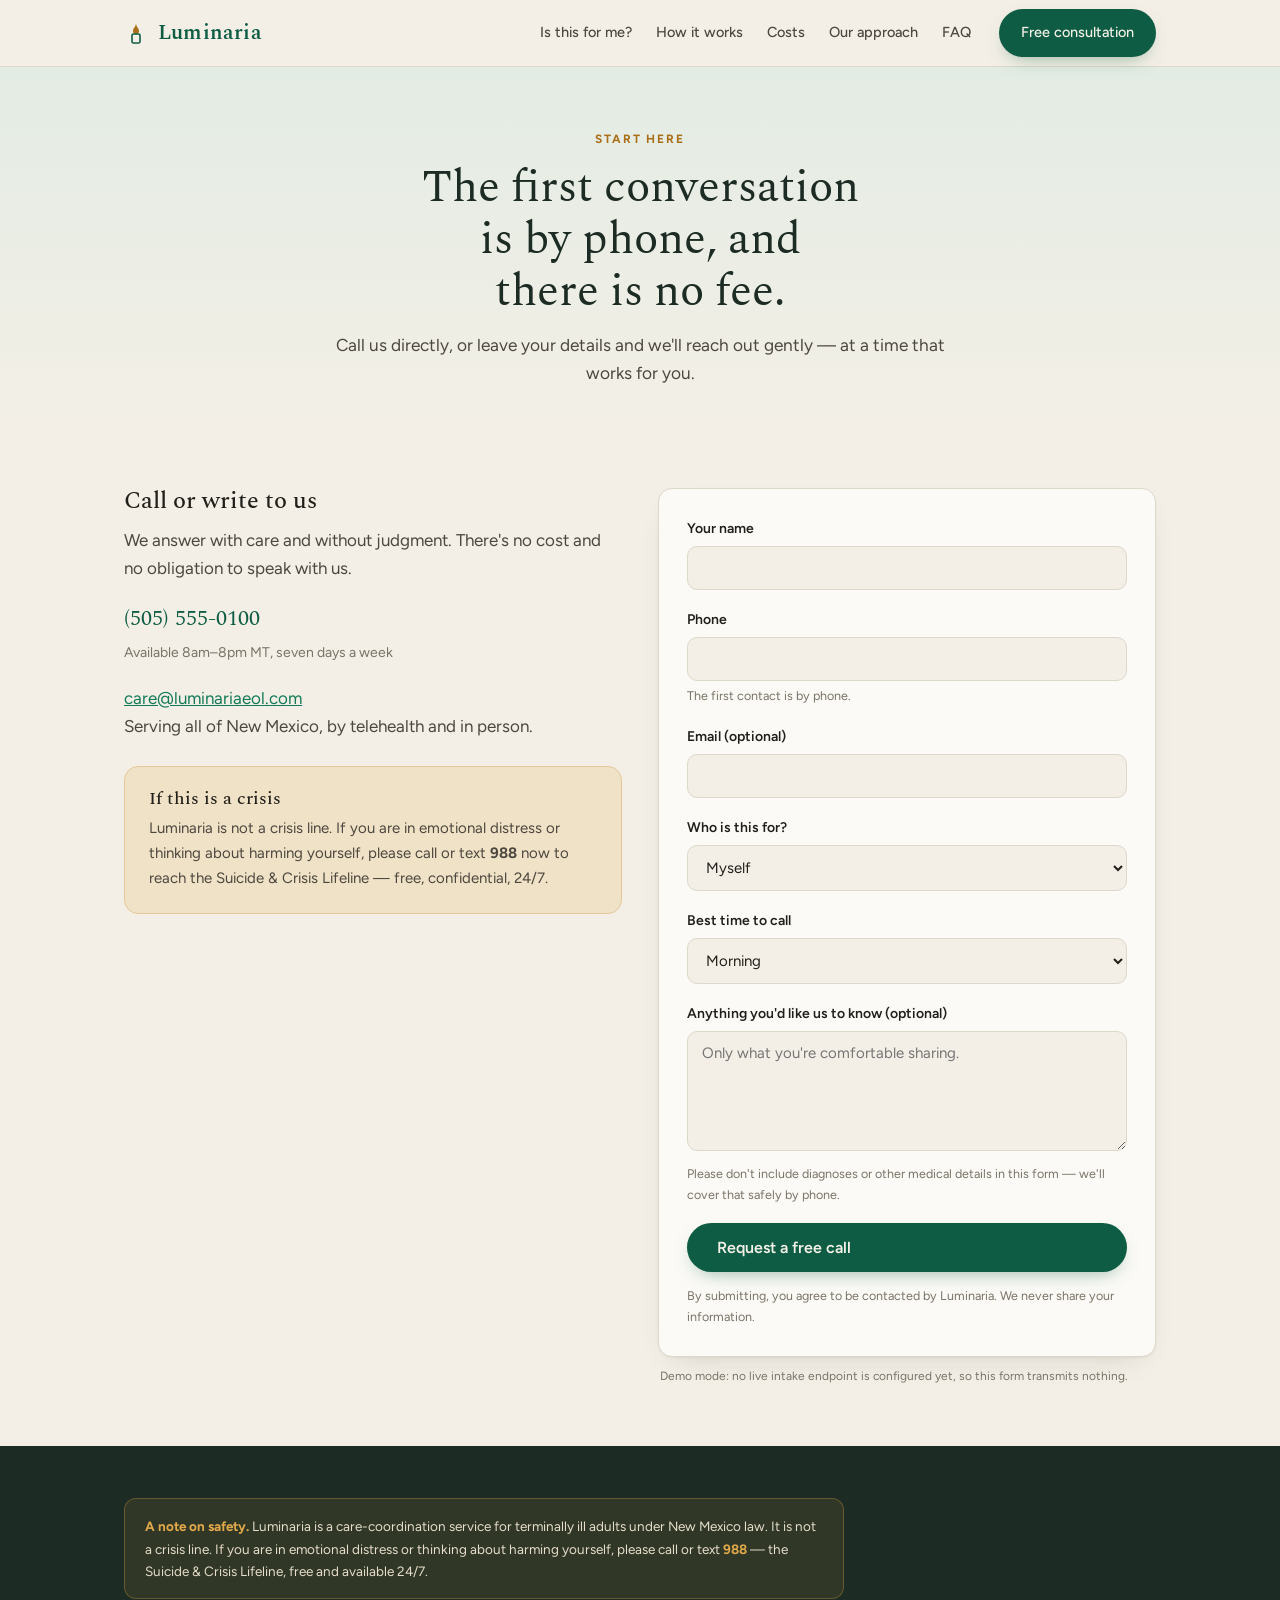
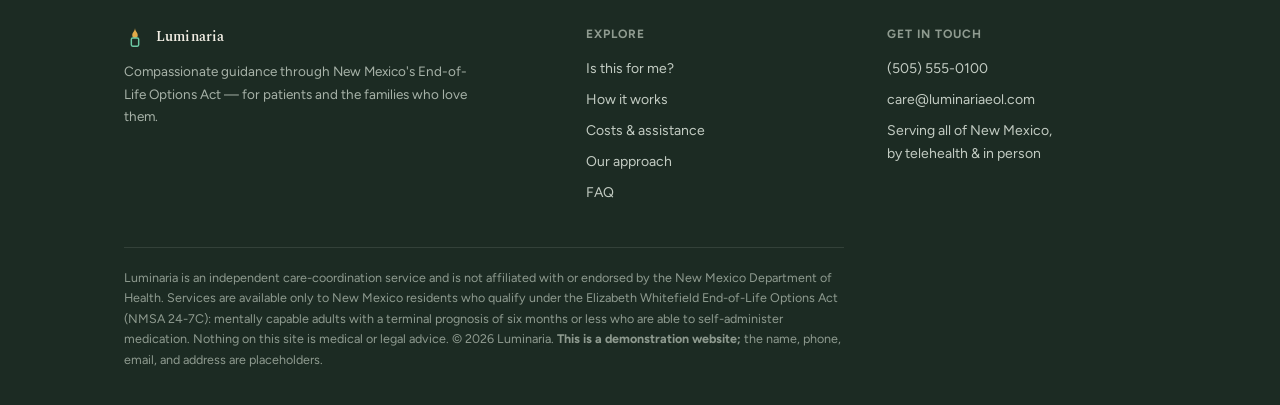
==== contact.html @ e679d193 "Luminaria NM aid-in-dying care-coordination website (demonstration) Multi-page static site: home, el" ====
<!doctype html>
<html lang="en">
<head>
<meta charset="utf-8">
<meta name="viewport" content="width=device-width, initial-scale=1">
<title>Start a free conversation — Luminaria</title>
<meta name="description" content="Reach Luminaria for a free, confidential conversation about your end-of-life options in New Mexico.">
<link rel="preconnect" href="https://fonts.googleapis.com">
<link rel="preconnect" href="https://fonts.gstatic.com" crossorigin>
<link rel="stylesheet" href="https://fonts.googleapis.com/css2?family=Spectral:ital,wght@0,300;0,400;0,500;0,600;1,400&family=Figtree:wght@400;500;600;700&display=swap">
<link rel="stylesheet" href="styles.css">
</head>
<body>

<header class="site-header"><div class="wrap">
  <a class="logo" href="index.html">
    <svg width="24" height="24" viewBox="0 0 24 24" aria-hidden="true"><path d="M12 2c0 4-3 5-3 8a3 3 0 006 0c0-3-3-4-3-8z" fill="#a96e18"/><rect x="8" y="13" width="8" height="9" rx="1.5" fill="none" stroke="#0e5c43" stroke-width="1.6"/></svg>
    Luminaria
  </a>
  <button class="menu-btn" aria-label="Open menu" onclick="document.getElementById('nav').classList.toggle('open')">☰</button>
  <nav class="nav" id="nav">
    <a href="is-this-for-me.html">Is this for me?</a>
    <a href="how-it-works.html">How it works</a>
    <a href="costs.html">Costs</a>
    <a href="our-approach.html">Our approach</a>
    <a href="faq.html">FAQ</a>
    <a class="btn" href="contact.html" aria-current="page">Free consultation</a>
  </nav>
</div></header>

<main>
<section class="page-hero">
  <div class="wrap">
    <span class="eyebrow">Start here</span>
    <h1>The first conversation is by phone, and there is no fee.</h1>
    <p>Call us directly, or leave your details and we'll reach out gently — at a time that works for you.</p>
  </div>
</section>

<section class="section">
  <div class="wrap" style="display:grid;grid-template-columns:1fr 1fr;gap:36px;align-items:start">
    <div>
      <h2 style="font-size:1.5rem;margin-bottom:10px">Call or write to us</h2>
      <p style="color:var(--ink-2)">We answer with care and without judgment. There's no cost and no obligation
        to speak with us.</p>
      <p style="font-size:1.4rem;font-family:var(--serif);color:var(--brand);margin:18px 0 4px">
        <a href="tel:+15055550100" style="text-decoration:none;color:inherit">(505) 555-0100</a></p>
      <p style="color:var(--ink-3);font-size:14px;margin-bottom:20px">Available 8am–8pm MT, seven days a week</p>
      <p style="color:var(--ink-2)"><a href="mailto:care@luminariaeol.com">care@luminariaeol.com</a><br>
        Serving all of New Mexico, by telehealth and in person.</p>

      <div class="callout amber" style="margin-top:26px">
        <h3>If this is a crisis</h3>
        <p>Luminaria is not a crisis line. If you are in emotional distress or thinking about harming yourself,
          please call or text <b>988</b> now to reach the Suicide &amp; Crisis Lifeline — free, confidential, 24/7.</p>
      </div>
    </div>

    <div>
      <!-- ============================================================================
           INTAKE FORM — HIPAA / BAA SETUP REQUIRED BEFORE GOING LIVE
           To accept real inquiries you MUST use a form/back-end provider that will sign a
           Business Associate Agreement (BAA). Standard Formspree and Netlify Forms do NOT
           include a BAA on their common plans and must not receive PHI. BAA-covered options:
             • JotForm HIPAA          • Formstack (Healthcare)
             • Paubox Forms           • Hushmail Secure Forms / Web Forms
             • A self-hosted endpoint on HIPAA-eligible infra (e.g. AWS w/ BAA)
           Then set BOTH data-endpoint and action below to that provider's POST URL.
           Until a real endpoint is set, the form runs in SAFE DEMO MODE and transmits nothing.
           Keep PHI to a minimum: name + phone only; no diagnosis or clinical detail.
           ============================================================================ -->
      <form class="form" id="intake" novalidate
            data-endpoint="REPLACE_WITH_BAA_COVERED_ENDPOINT"
            action="REPLACE_WITH_BAA_COVERED_ENDPOINT" method="POST">
        <div class="field"><label for="name">Your name</label><input id="name" name="name" type="text" autocomplete="name" required></div>
        <div class="field"><label for="phone">Phone</label><input id="phone" name="phone" type="tel" autocomplete="tel" required>
          <div class="hint">The first contact is by phone.</div></div>
        <div class="field"><label for="email">Email (optional)</label><input id="email" name="email" type="email" autocomplete="email"></div>
        <div class="field"><label for="who">Who is this for?</label>
          <select id="who" name="who">
            <option>Myself</option>
            <option>A family member</option>
            <option>A patient (I'm a clinician)</option>
            <option>Just gathering information</option>
          </select></div>
        <div class="field"><label for="best_time">Best time to call</label>
          <select id="best_time" name="best_time">
            <option>Morning</option>
            <option>Afternoon</option>
            <option>Evening</option>
            <option>Any time</option>
          </select></div>
        <div class="field"><label for="msg">Anything you'd like us to know (optional)</label>
          <textarea id="msg" name="msg" placeholder="Only what you're comfortable sharing."></textarea>
          <div class="hint">Please don't include diagnoses or other medical details in this form — we'll cover that safely by phone.</div></div>
        <!-- honeypot: bots fill this; humans don't see it -->
        <input type="text" name="_gotcha" style="display:none" tabindex="-1" autocomplete="off" aria-hidden="true">
        <button class="btn lg" type="submit" style="width:100%">Request a free call</button>
        <p id="err" hidden style="font-size:13px;color:#963230;margin:12px 0 0">Something went wrong sending your
          request. Please call us at <a href="tel:+15055550100">(505) 555-0100</a>.</p>
        <p style="font-size:12.5px;color:var(--ink-3);margin:14px 0 0">By submitting, you agree to be contacted by
          Luminaria. We never share your information.</p>
      </form>
      <p id="demoflag" style="font-size:12px;color:var(--ink-3);margin:10px 2px 0" hidden>
        Demo mode: no live intake endpoint is configured yet, so this form transmits nothing.</p>
      <div class="form" id="sent" hidden>
        <h2 style="font-size:1.4rem;margin-bottom:8px">Thank you for reaching out.</h2>
        <p style="color:var(--ink-2);margin:0">We've received your request and will call you at the time you chose.
          If you'd like to reach us sooner, please call <a href="tel:+15055550100">(505) 555-0100</a>.</p>
      </div>
    </div>
  </div>
</section>
</main>

<footer class="site-footer"><div class="wrap">
  <div class="safety"><b>A note on safety.</b> Luminaria is a care-coordination service for terminally ill adults
    under New Mexico law. It is not a crisis line. If you are in emotional distress or thinking about harming
    yourself, please call or text <b>988</b> — the Suicide &amp; Crisis Lifeline, free and available 24/7.</div>
  <div class="cols">
    <div>
      <a class="logo" href="index.html"><svg width="22" height="22" viewBox="0 0 24 24" aria-hidden="true"><path d="M12 2c0 4-3 5-3 8a3 3 0 006 0c0-3-3-4-3-8z" fill="#e0a94a"/><rect x="8" y="13" width="8" height="9" rx="1.5" fill="none" stroke="#6cc9a4" stroke-width="1.6"/></svg> Luminaria</a>
      <p>Compassionate guidance through New Mexico's End-of-Life Options Act — for patients and the families who love them.</p>
    </div>
    <div><h5>Explore</h5><ul>
      <li><a href="is-this-for-me.html">Is this for me?</a></li>
      <li><a href="how-it-works.html">How it works</a></li>
      <li><a href="costs.html">Costs &amp; assistance</a></li>
      <li><a href="our-approach.html">Our approach</a></li>
      <li><a href="faq.html">FAQ</a></li>
    </ul></div>
    <div><h5>Get in touch</h5><ul>
      <li><a href="tel:+15055550100">(505) 555-0100</a></li>
      <li><a href="mailto:care@luminariaeol.com">care@luminariaeol.com</a></li>
      <li>Serving all of New Mexico,<br>by telehealth &amp; in person</li>
    </ul></div>
  </div>
  <div class="legal">Luminaria is an independent care-coordination service and is not affiliated with or endorsed
    by the New Mexico Department of Health. Services are available only to New Mexico residents who qualify under
    the Elizabeth Whitefield End-of-Life Options Act (NMSA 24-7C): mentally capable adults with a terminal
    prognosis of six months or less who are able to self-administer medication. Nothing on this site is medical
    or legal advice. © 2026 Luminaria. <b>This is a demonstration website;</b> the name, phone, email, and
    address are placeholders.</div>
</div></footer>

<script>
(function(){
  var f = document.getElementById('intake');
  if(!f) return;
  var PLACEHOLDER = 'REPLACE_WITH_BAA_COVERED_ENDPOINT';
  var endpoint = f.getAttribute('data-endpoint');
  var demo = !endpoint || endpoint === PLACEHOLDER;
  if(demo){ var flag = document.getElementById('demoflag'); if(flag) flag.hidden = false; }

  f.addEventListener('submit', async function(e){
    e.preventDefault();
    document.getElementById('err').hidden = true;
    // basic client validation
    if(!f.name.value.trim() || !f.phone.value.trim()){
      document.getElementById('err').hidden = false;
      document.getElementById('err').textContent = 'Please enter your name and a phone number.';
      return;
    }
    if(f._gotcha && f._gotcha.value){ return; } // bot trap

    function showSent(){ f.hidden = true; var d=document.getElementById('demoflag'); if(d) d.hidden=true; document.getElementById('sent').hidden = false; }

    if(demo){ showSent(); return; } // safe demo: transmit nothing

    var btn = f.querySelector('button[type=submit]');
    btn.disabled = true; btn.textContent = 'Sending…';
    try{
      var res = await fetch(endpoint, { method:'POST', headers:{'Accept':'application/json'}, body:new FormData(f) });
      if(res.ok){ showSent(); }
      else { throw new Error('status ' + res.status); }
    }catch(err){
      btn.disabled = false; btn.textContent = 'Request a free call';
      document.getElementById('err').hidden = false;
    }
  });
})();
</script>

</body>
</html>
---- styles.css ----
/* Luminaria — New Mexico End-of-Life Options
   Shared stylesheet. Warm, calm, single daylight identity (explicitly painted). */
:root{
  --sand:#f3efe6; --sand-2:#e9e3d6; --paper:#fbfaf6; --paper-2:#f6f2ea;
  --ink:#211f1a; --ink-2:#4c473f; --ink-3:#7a7367;
  --brand:#0e5c43; --brand-2:#127a58; --brand-soft:#e2ece4;
  --accent:#a96e18; --accent-2:#8a5912; --accent-soft:#f0e2c6;
  --line:#ded8ca; --line-2:#eae4d7;
  --dusk:#1c2b23;
  --radius:14px; --maxw:1080px; --narrow:760px;
  --serif:"Spectral",Georgia,"Times New Roman",serif;
  --sans:"Figtree",-apple-system,BlinkMacSystemFont,"Segoe UI",Roboto,sans-serif;
  --shadow:0 1px 2px rgba(33,31,26,.05), 0 12px 30px -16px rgba(33,31,26,.18);
}
*{box-sizing:border-box}
html{scroll-behavior:smooth}
body{margin:0;background:var(--sand);color:var(--ink);font-family:var(--sans);
  font-size:17px;line-height:1.65;-webkit-font-smoothing:antialiased}
img{max-width:100%}
.wrap{max-width:var(--maxw);margin:0 auto;padding:0 24px}
.narrow{max-width:var(--narrow);margin:0 auto;padding:0 24px}
h1,h2,h3,h4{font-family:var(--serif);font-weight:500;line-height:1.16;color:var(--ink);text-wrap:balance;margin:0}
p{margin:0 0 1rem;max-width:66ch}
a{color:var(--brand-2)}
.eyebrow{text-transform:uppercase;letter-spacing:.16em;font-size:12px;font-weight:700;color:var(--accent)}

/* header */
.site-header{position:sticky;top:0;z-index:40;background:rgba(243,239,230,.9);
  backdrop-filter:blur(10px);border-bottom:1px solid var(--line)}
.site-header .wrap{display:flex;align-items:center;gap:18px;height:66px}
.logo{display:flex;align-items:center;gap:10px;font-family:var(--serif);font-size:21px;font-weight:600;
  color:var(--brand);text-decoration:none;letter-spacing:.01em}
.logo svg{flex:none}
.nav{margin-left:auto;display:flex;align-items:center;gap:24px}
.nav a{color:var(--ink-2);text-decoration:none;font-size:14.5px;font-weight:500}
.nav a:hover,.nav a[aria-current="page"]{color:var(--brand)}
.nav a.btn{margin-left:4px;color:#f4f1e9}
.nav a.btn:hover{color:#fff}
.btn{display:inline-flex;align-items:center;gap:9px;background:var(--brand);color:#f4f1e9;
  padding:12px 22px;border-radius:30px;font-weight:600;font-size:15px;text-decoration:none;border:none;
  cursor:pointer;box-shadow:0 8px 20px -10px rgba(14,92,67,.55);font-family:var(--sans)}
.btn:hover{background:#0c4e39;color:#fff}
.btn.ghost{background:transparent;color:var(--brand);box-shadow:none;border:1.5px solid var(--brand)}
.btn.ghost:hover{background:var(--brand-soft)}
.btn.lg{padding:15px 30px;font-size:16px}
.menu-btn{display:none;margin-left:auto;background:none;border:1px solid var(--line);border-radius:9px;
  width:42px;height:38px;font-size:18px;color:var(--ink-2);cursor:pointer}
@media(max-width:820px){
  .nav{display:none;position:absolute;top:66px;left:0;right:0;background:var(--sand);flex-direction:column;
    align-items:stretch;gap:0;padding:8px 0;border-bottom:1px solid var(--line);box-shadow:var(--shadow)}
  .nav.open{display:flex}
  .nav a{padding:12px 24px}
  .nav .btn{margin:10px 24px}
  .menu-btn{display:block}
}

/* hero */
.hero{background:linear-gradient(180deg,#dbe7dd 0%,#e9edE1 44%,var(--sand) 100%);
  padding:70px 0 58px;text-align:center}
.hero .eyebrow{display:block;margin-bottom:16px}
.hero h1{font-size:clamp(2.1rem,5.2vw,3.6rem);font-weight:400;color:var(--dusk);
  max-width:17ch;margin:0 auto 18px;line-height:1.12}
.hero p.lede{font-size:clamp(1.05rem,2.2vw,1.3rem);color:var(--ink-2);max-width:52ch;margin:0 auto 28px}
.hero .cta-row{display:flex;gap:14px;justify-content:center;flex-wrap:wrap;align-items:center}
.hero .free{display:block;margin-top:16px;font-size:14px;color:var(--ink-3)}

/* generic section */
.section{padding:60px 0}
.section.tint{background:var(--paper-2)}
.section.dusk{background:var(--dusk);color:#e8ede8}
.section.dusk h2,.section.dusk h3{color:#f2eee4}
.section.dusk p{color:#b8c2b9}
.section-head{text-align:center;max-width:60ch;margin:0 auto 38px}
.section-head h2{font-size:clamp(1.6rem,3.4vw,2.3rem);font-weight:500;margin-bottom:12px}
.section-head p{color:var(--ink-2);margin:0 auto}
.lead{font-size:1.15rem;color:var(--ink-2)}

/* cards */
.cards{display:grid;grid-template-columns:repeat(3,1fr);gap:18px}
.cards.two{grid-template-columns:1fr 1fr}
@media(max-width:820px){.cards,.cards.two{grid-template-columns:1fr}}
.card{background:var(--paper);border:1px solid var(--line);border-radius:var(--radius);padding:26px;
  box-shadow:var(--shadow)}
.card .ic{width:44px;height:44px;border-radius:11px;background:var(--brand-soft);color:var(--brand);
  display:grid;place-items:center;margin-bottom:16px}
.card .ic svg{width:22px;height:22px}
.card h3{font-size:1.25rem;margin-bottom:8px}
.card p{color:var(--ink-2);font-size:15.5px;margin:0}
.card a.more{display:inline-block;margin-top:12px;font-weight:600;font-size:14.5px;text-decoration:none}

/* steps */
.steps{display:grid;grid-template-columns:repeat(4,1fr);gap:16px;counter-reset:st}
@media(max-width:820px){.steps{grid-template-columns:1fr 1fr}}
@media(max-width:520px){.steps{grid-template-columns:1fr}}
.step{position:relative;padding-top:14px}
.step .num{font-family:var(--serif);font-size:15px;font-weight:600;color:var(--accent)}
.section.dusk .step .num{color:#e0a94a}
.step h4{font-size:1.15rem;margin:8px 0 6px}
.step p{font-size:14.5px;margin:0}

/* checklist */
.check{list-style:none;padding:0;margin:0;display:grid;gap:12px}
.check li{background:var(--paper);border:1px solid var(--line);border-radius:12px;
  padding:16px 18px 16px 52px;position:relative;font-size:15.5px;color:var(--ink-2)}
.check li::before{content:"";position:absolute;left:18px;top:19px;width:16px;height:16px;border-radius:50%;
  background:var(--brand-soft);border:2px solid var(--brand)}
.check li.no::before{background:var(--accent-soft);border-color:var(--accent)}
.check li b{color:var(--ink)}

/* callout / safety */
.callout{background:var(--brand-soft);border:1px solid #c6dccb;border-radius:var(--radius);
  padding:22px 24px;max-width:74ch}
.callout.amber{background:var(--accent-soft);border-color:#e3c99a}
.callout h3{font-size:1.15rem;margin-bottom:6px}
.callout p{margin:0;color:var(--ink-2);font-size:15px}

/* pricing tiers */
.tiers{display:grid;grid-template-columns:repeat(3,1fr);gap:18px;align-items:stretch}
@media(max-width:820px){.tiers{grid-template-columns:1fr}}
.tier{background:var(--paper);border:1px solid var(--line);border-radius:var(--radius);padding:28px;
  display:flex;flex-direction:column}
.tier.feature{border:2px solid var(--brand);box-shadow:var(--shadow)}
.tier .pill{align-self:flex-start;font-size:11px;font-weight:700;letter-spacing:.06em;text-transform:uppercase;
  color:var(--accent-2);background:var(--accent-soft);padding:4px 11px;border-radius:20px;margin-bottom:14px}
.tier .name{font-family:var(--serif);font-size:1.4rem;font-weight:600;color:var(--ink)}
.tier .price{font-size:2rem;font-weight:600;margin:12px 0 2px;color:var(--brand)}
.tier .price small{font-size:.85rem;color:var(--ink-3);font-weight:400}
.tier .who{font-size:13.5px;color:var(--ink-3);margin-bottom:16px}
.tier ul{list-style:none;margin:0 0 20px;padding:0;flex:1}
.tier li{padding:9px 0 9px 26px;position:relative;font-size:14.5px;color:var(--ink-2);border-top:1px solid var(--line-2)}
.tier li:first-child{border-top:none}
.tier li::before{content:"✓";position:absolute;left:0;top:9px;color:var(--brand-2);font-weight:700}

/* FAQ */
.faq{max-width:var(--narrow);margin:0 auto}
.faq details{background:var(--paper);border:1px solid var(--line);border-radius:12px;margin-bottom:12px;
  padding:0 20px;box-shadow:var(--shadow)}
.faq summary{cursor:pointer;padding:18px 0;font-family:var(--serif);font-size:1.12rem;font-weight:500;
  list-style:none;display:flex;justify-content:space-between;align-items:center;gap:16px;color:var(--ink)}
.faq summary::-webkit-details-marker{display:none}
.faq summary::after{content:"+";color:var(--accent);font-size:1.4rem;font-weight:400;flex:none}
.faq details[open] summary::after{content:"–"}
.faq details p{padding:0 0 20px;margin:0;color:var(--ink-2);font-size:15.5px}

/* form */
.form{background:var(--paper);border:1px solid var(--line);border-radius:var(--radius);padding:28px;
  box-shadow:var(--shadow);max-width:560px}
.field{margin-bottom:18px}
.field label{display:block;font-size:14px;font-weight:600;margin-bottom:6px}
.field input,.field textarea,.field select{width:100%;border:1px solid var(--line);background:var(--sand);
  color:var(--ink);border-radius:10px;padding:12px 14px;font-size:15px;font-family:var(--sans)}
.field textarea{min-height:120px;resize:vertical}
.field .hint{font-size:12.5px;color:var(--ink-3);margin-top:5px}

/* content prose */
.prose{max-width:68ch;margin:0 auto}
.prose h2{font-size:1.5rem;margin:34px 0 10px}
.prose h3{font-size:1.2rem;margin:26px 0 8px}
.prose p,.prose li{color:var(--ink-2);font-size:16.5px}
.prose ul{padding-left:22px}
.prose li{margin:6px 0}

/* page hero (interior) */
.page-hero{background:linear-gradient(180deg,#e3ece4,var(--sand));padding:56px 0 40px;text-align:center}
.page-hero h1{font-size:clamp(1.9rem,4.4vw,2.8rem);font-weight:400;color:var(--dusk);max-width:20ch;margin:12px auto 12px}
.page-hero p{color:var(--ink-2);max-width:56ch;margin:0 auto;font-size:1.08rem}

/* CTA band */
.cta-band{text-align:center;padding:64px 0}
.cta-band h2{font-size:clamp(1.6rem,3.4vw,2.2rem);font-weight:400;color:var(--dusk);max-width:20ch;margin:0 auto 12px}
.cta-band p{color:var(--ink-2);max-width:48ch;margin:0 auto 24px}

/* footer */
.site-footer{background:var(--dusk);color:#c3ccc3;padding:52px 0 34px;font-size:14px}
.site-footer .cols{display:grid;grid-template-columns:1.6fr 1fr 1fr;gap:32px;margin-bottom:34px}
@media(max-width:720px){.site-footer .cols{grid-template-columns:1fr}}
.site-footer .logo{color:#f2eee4;margin-bottom:12px}
.site-footer p{color:#a7b2a8;font-size:13.5px;max-width:40ch}
.site-footer h5{font-family:var(--sans);text-transform:uppercase;letter-spacing:.08em;font-size:12px;
  color:#8f9b90;margin:0 0 12px;font-weight:700}
.site-footer ul{list-style:none;padding:0;margin:0}
.site-footer li{margin:8px 0}
.site-footer a{color:#c3ccc3;text-decoration:none;font-size:14px}
.site-footer a:hover{color:#fff}
.safety{background:rgba(224,169,74,.1);border:1px solid rgba(224,169,74,.3);border-radius:12px;
  padding:16px 20px;margin-bottom:26px;color:#e6ddca;font-size:13.5px;max-width:80ch}
.safety b{color:#e0a94a}
.legal{border-top:1px solid rgba(255,255,255,.1);padding-top:20px;color:#8f9b90;font-size:12.5px;max-width:90ch}
:focus-visible{outline:2px solid var(--accent);outline-offset:2px;border-radius:4px}
@media(prefers-reduced-motion:reduce){html{scroll-behavior:auto}*{transition:none!important}}
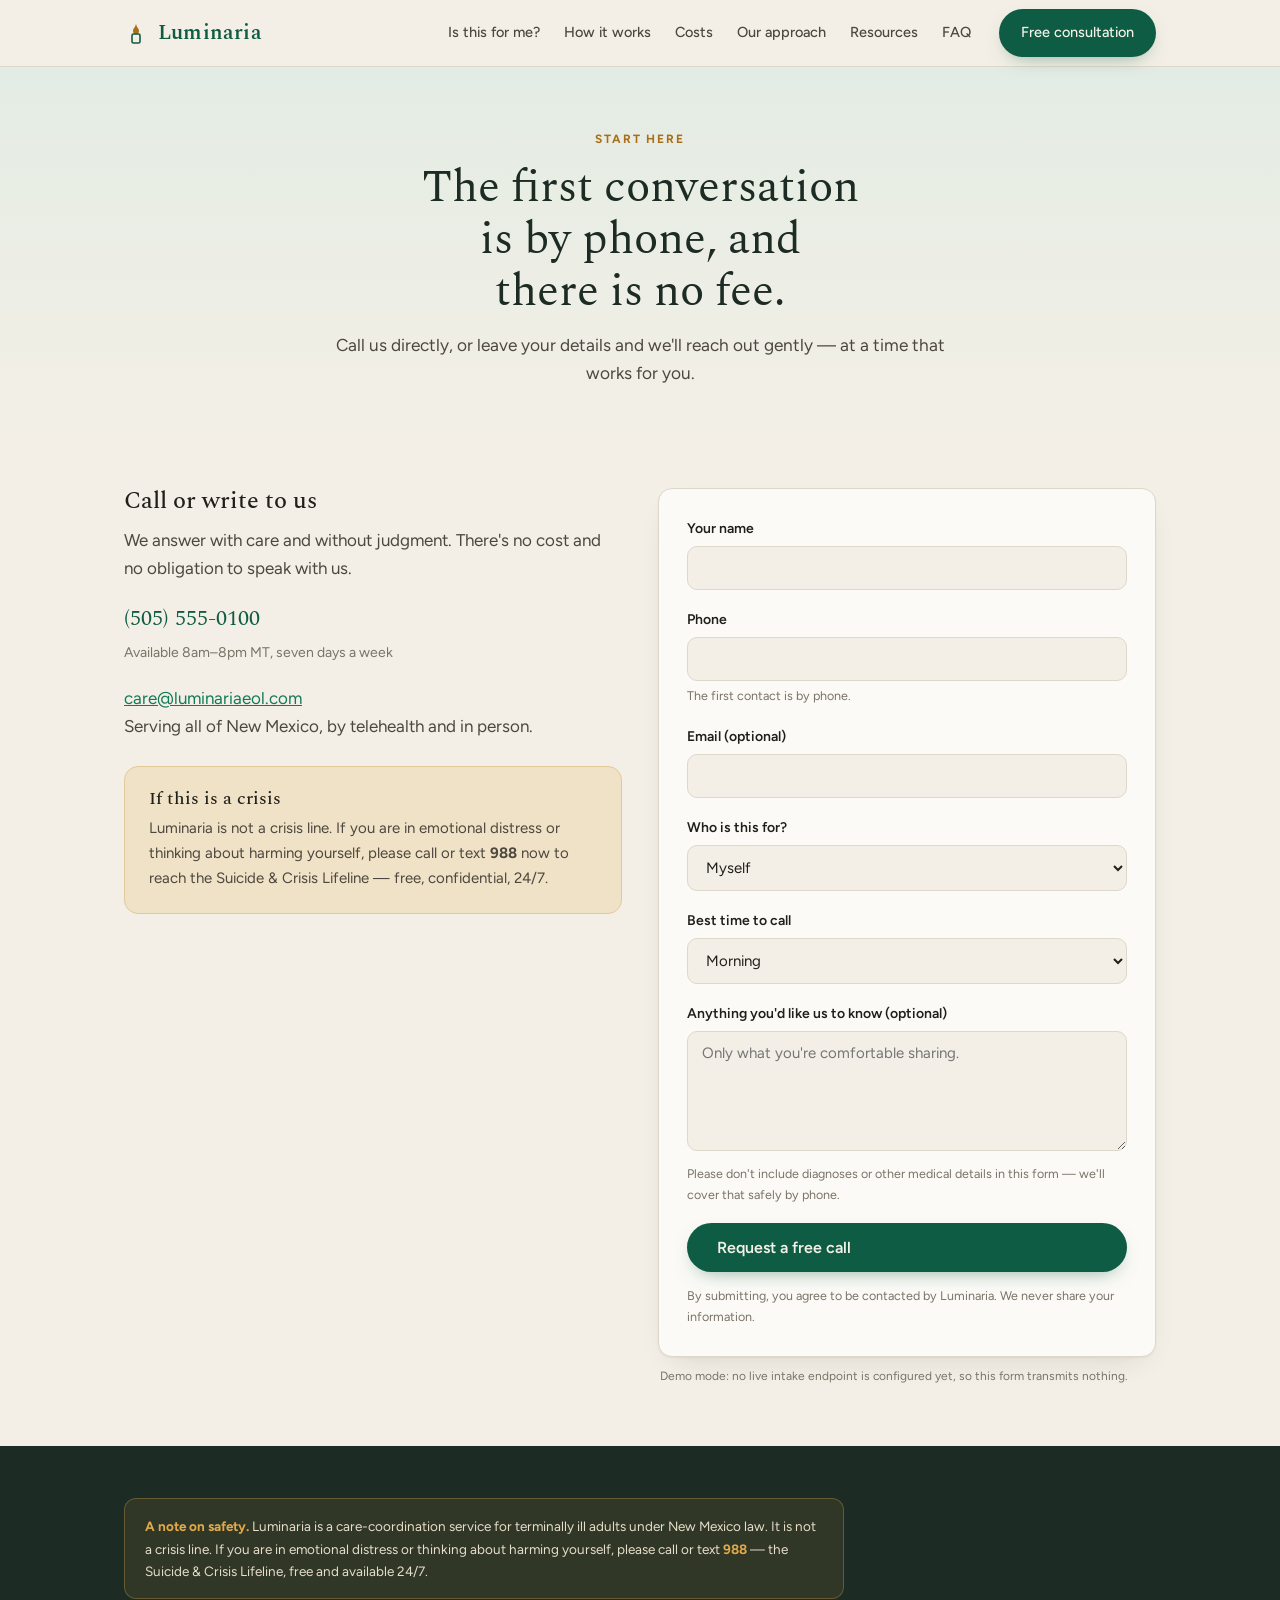
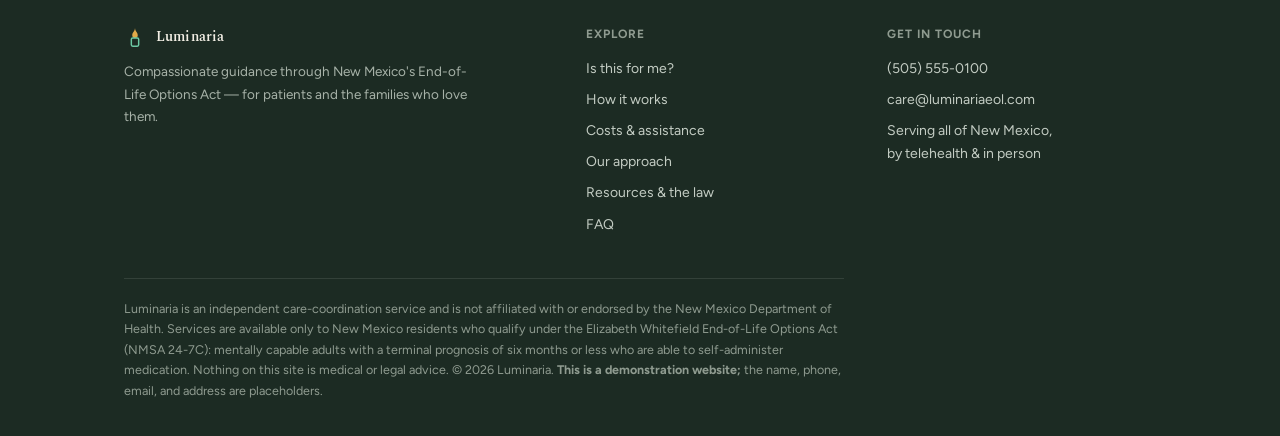
==== commit ff3ae6e5: "Add Resources & the law page (worldwide comparison + support orgs) New resources.html: worldwide aid" ====
--- a/contact.html
+++ b/contact.html
@@ -23,6 +23,7 @@
     <a href="how-it-works.html">How it works</a>
     <a href="costs.html">Costs</a>
     <a href="our-approach.html">Our approach</a>
+    <a href="resources.html">Resources</a>
     <a href="faq.html">FAQ</a>
     <a class="btn" href="contact.html" aria-current="page">Free consultation</a>
   </nav>
@@ -127,6 +128,7 @@
       <li><a href="how-it-works.html">How it works</a></li>
       <li><a href="costs.html">Costs &amp; assistance</a></li>
       <li><a href="our-approach.html">Our approach</a></li>
+      <li><a href="resources.html">Resources &amp; the law</a></li>
       <li><a href="faq.html">FAQ</a></li>
     </ul></div>
     <div><h5>Get in touch</h5><ul>
--- a/styles.css
+++ b/styles.css
@@ -187,4 +187,30 @@
 .safety b{color:#e0a94a}
 .legal{border-top:1px solid rgba(255,255,255,.1);padding-top:20px;color:#8f9b90;font-size:12.5px;max-width:90ch}
 :focus-visible{outline:2px solid var(--accent);outline-offset:2px;border-radius:4px}
+
+/* worldwide laws table (resources page) */
+.legend-row{display:flex;flex-wrap:wrap;gap:10px 16px;margin:0 0 18px;font-size:13.5px;color:var(--ink-2);align-items:center}
+.lpill{display:inline-flex;align-items:center;font-size:10.5px;font-weight:700;letter-spacing:.02em;padding:2px 9px;border-radius:20px;white-space:nowrap}
+.lpill.ad{background:var(--brand-soft);color:var(--brand)}
+.lpill.euth{background:#dde8f5;color:#2456a0}
+.lpill.term{background:var(--paper-2);color:var(--ink-2);border:1px solid var(--line)}
+.lpill.nonterm{background:var(--accent-soft);color:var(--accent-2)}
+.lawtable-wrap{overflow-x:auto;border:1px solid var(--line);border-radius:var(--radius);background:var(--paper);box-shadow:var(--shadow)}
+table.laws{border-collapse:collapse;width:100%;min-width:880px;font-size:13.5px}
+table.laws th,table.laws td{text-align:left;padding:10px 13px;border-bottom:1px solid var(--line-2);vertical-align:top}
+table.laws thead th{font-family:var(--sans);font-size:10.5px;text-transform:uppercase;letter-spacing:.05em;color:var(--ink-3);font-weight:700;background:var(--paper-2);position:sticky;top:66px}
+table.laws tbody th{font-weight:600;color:var(--ink);white-space:nowrap}
+table.laws tr:last-child td,table.laws tr:last-child th{border-bottom:none}
+table.laws tr.nm{background:#e6f0ea}
+table.laws tr.nm th{box-shadow:inset 3px 0 0 var(--brand)}
+table.laws tr.pending td,table.laws tr.pending th{color:var(--ink-3)}
+table.laws .no{color:var(--brand-2);font-weight:600}
+.models-2{display:grid;grid-template-columns:1fr 1fr;gap:16px}
+@media(max-width:760px){.models-2{grid-template-columns:1fr}}
+.reslist{display:grid;grid-template-columns:1fr 1fr;gap:14px}
+@media(max-width:760px){.reslist{grid-template-columns:1fr}}
+.reslist a.rescard{display:block;background:var(--paper);border:1px solid var(--line);border-radius:12px;padding:18px 20px;text-decoration:none;box-shadow:var(--shadow)}
+.reslist a.rescard:hover{border-color:var(--brand-2)}
+.reslist .rescard b{color:var(--brand);font-family:var(--serif);font-size:1.05rem}
+.reslist .rescard span{display:block;color:var(--ink-2);font-size:13.5px;margin-top:4px}
 @media(prefers-reduced-motion:reduce){html{scroll-behavior:auto}*{transition:none!important}}
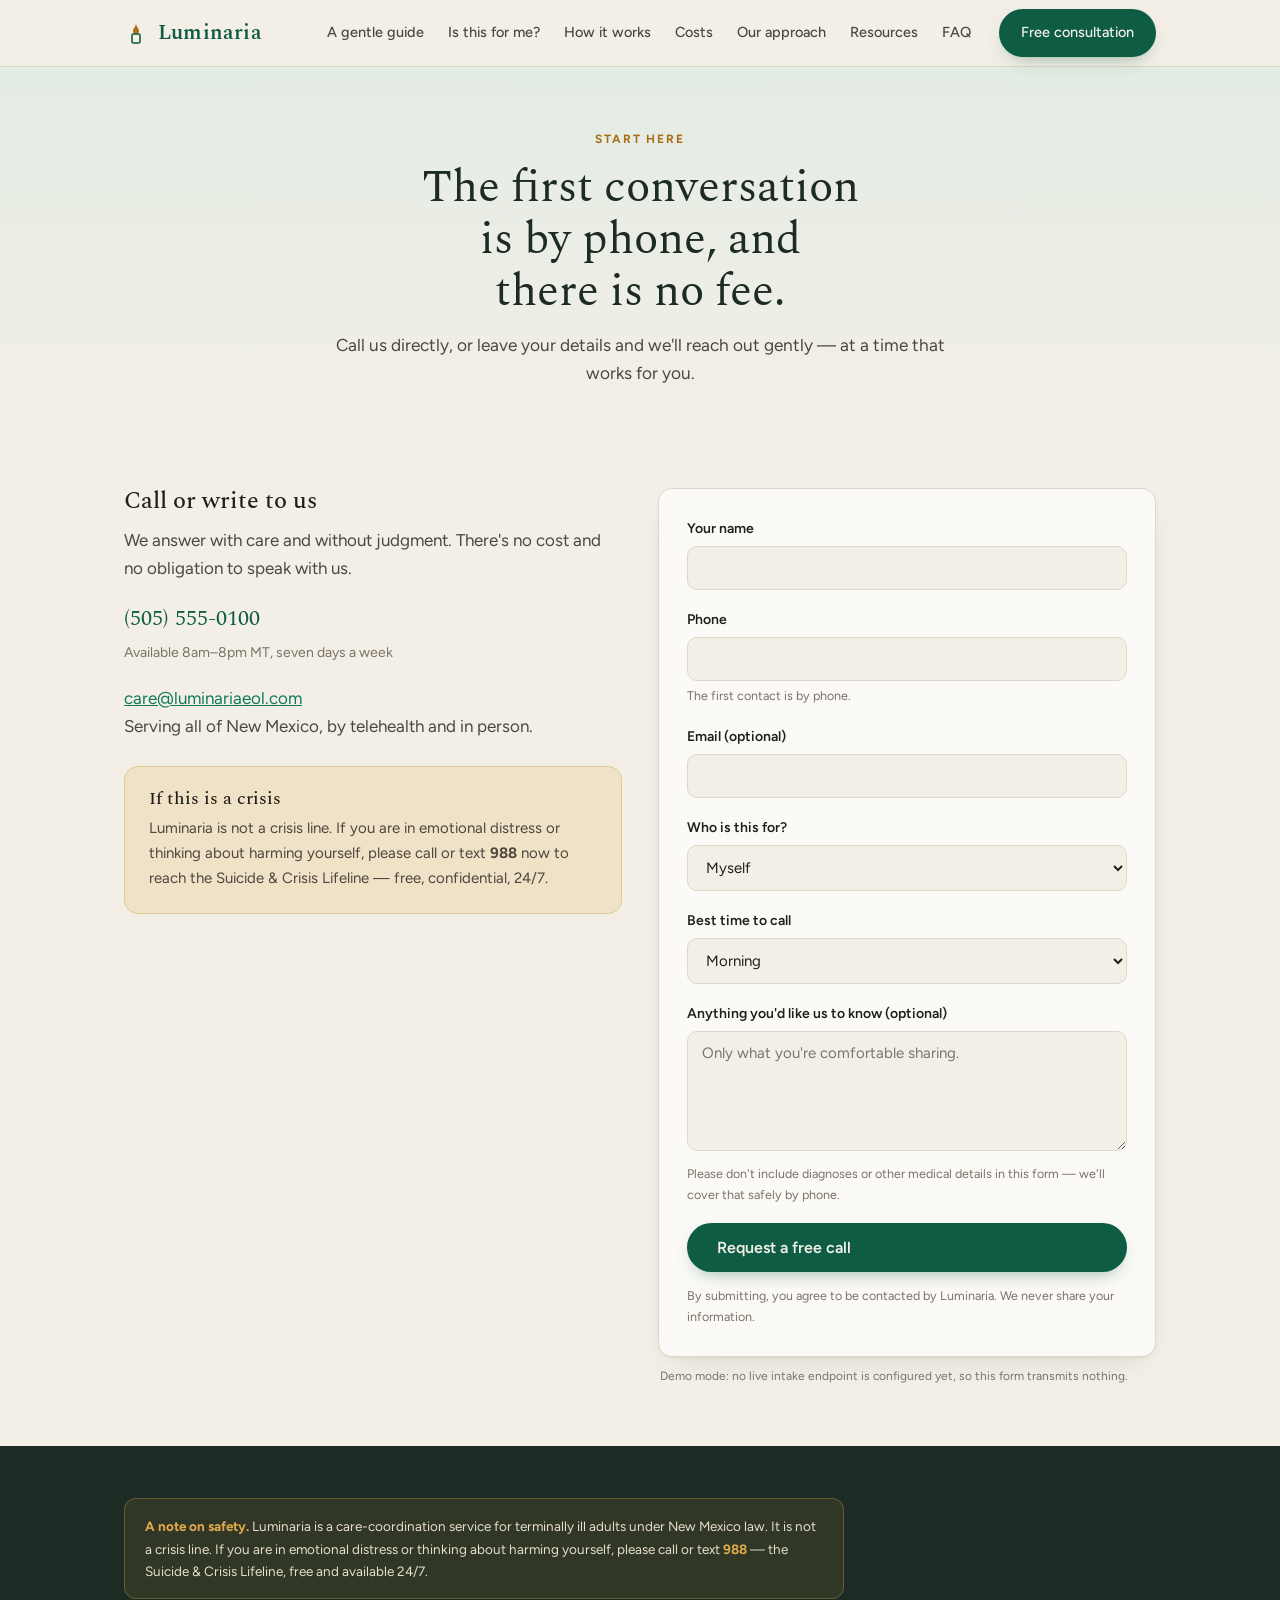
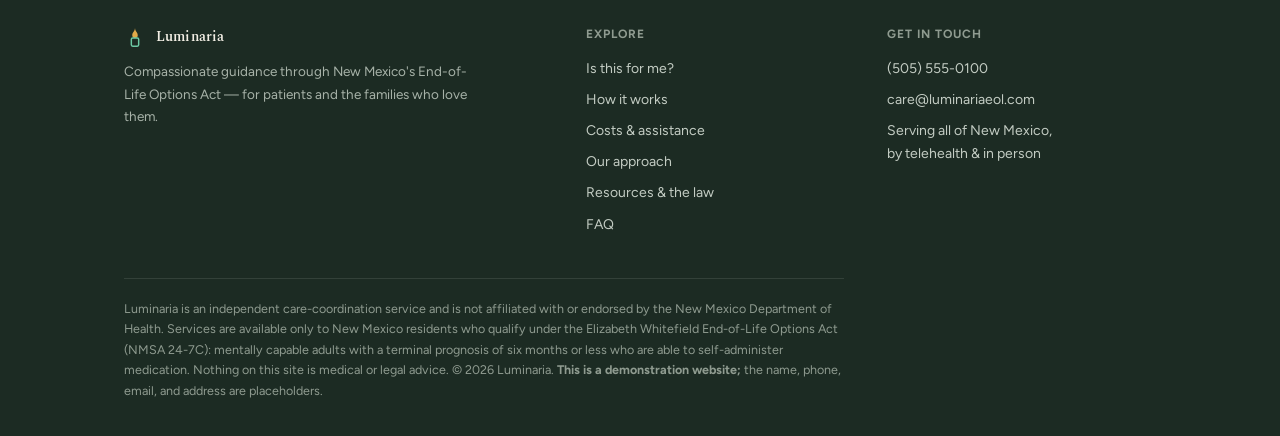
==== commit 7fcaac6b: "Add 'A gentle guide' journey with NM nature illustrations; living FAQ; nav New guide.html: a warm, s" ====
--- a/contact.html
+++ b/contact.html
@@ -19,6 +19,7 @@
   </a>
   <button class="menu-btn" aria-label="Open menu" onclick="document.getElementById('nav').classList.toggle('open')">☰</button>
   <nav class="nav" id="nav">
+    <a href="guide.html">A gentle guide</a>
     <a href="is-this-for-me.html">Is this for me?</a>
     <a href="how-it-works.html">How it works</a>
     <a href="costs.html">Costs</a>
--- a/styles.css
+++ b/styles.css
@@ -45,7 +45,7 @@
 .btn.lg{padding:15px 30px;font-size:16px}
 .menu-btn{display:none;margin-left:auto;background:none;border:1px solid var(--line);border-radius:9px;
   width:42px;height:38px;font-size:18px;color:var(--ink-2);cursor:pointer}
-@media(max-width:820px){
+@media(max-width:1080px){
   .nav{display:none;position:absolute;top:66px;left:0;right:0;background:var(--sand);flex-direction:column;
     align-items:stretch;gap:0;padding:8px 0;border-bottom:1px solid var(--line);box-shadow:var(--shadow)}
   .nav.open{display:flex}
